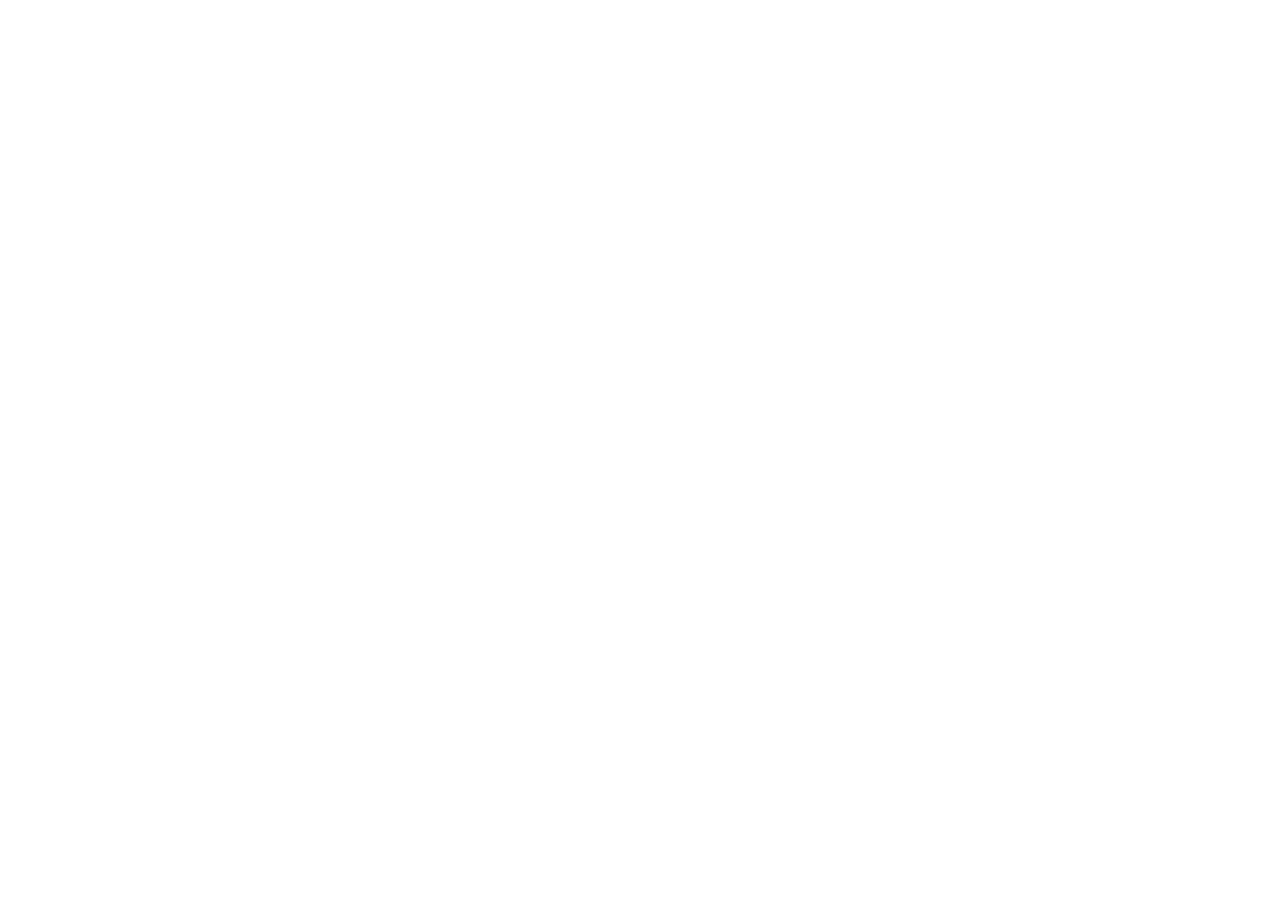
==== menu.html @ 531dcf04 "init: create project files" ====
<!DOCTYPE html>
<html lang="en">
  <head>
    <meta charset="UTF-8">
    <meta name="viewport" content="width=device-width, initial-scale=1.0">
    <title>Coffee House | Menu</title>
  </head>
  <body>
  </body>
</html>
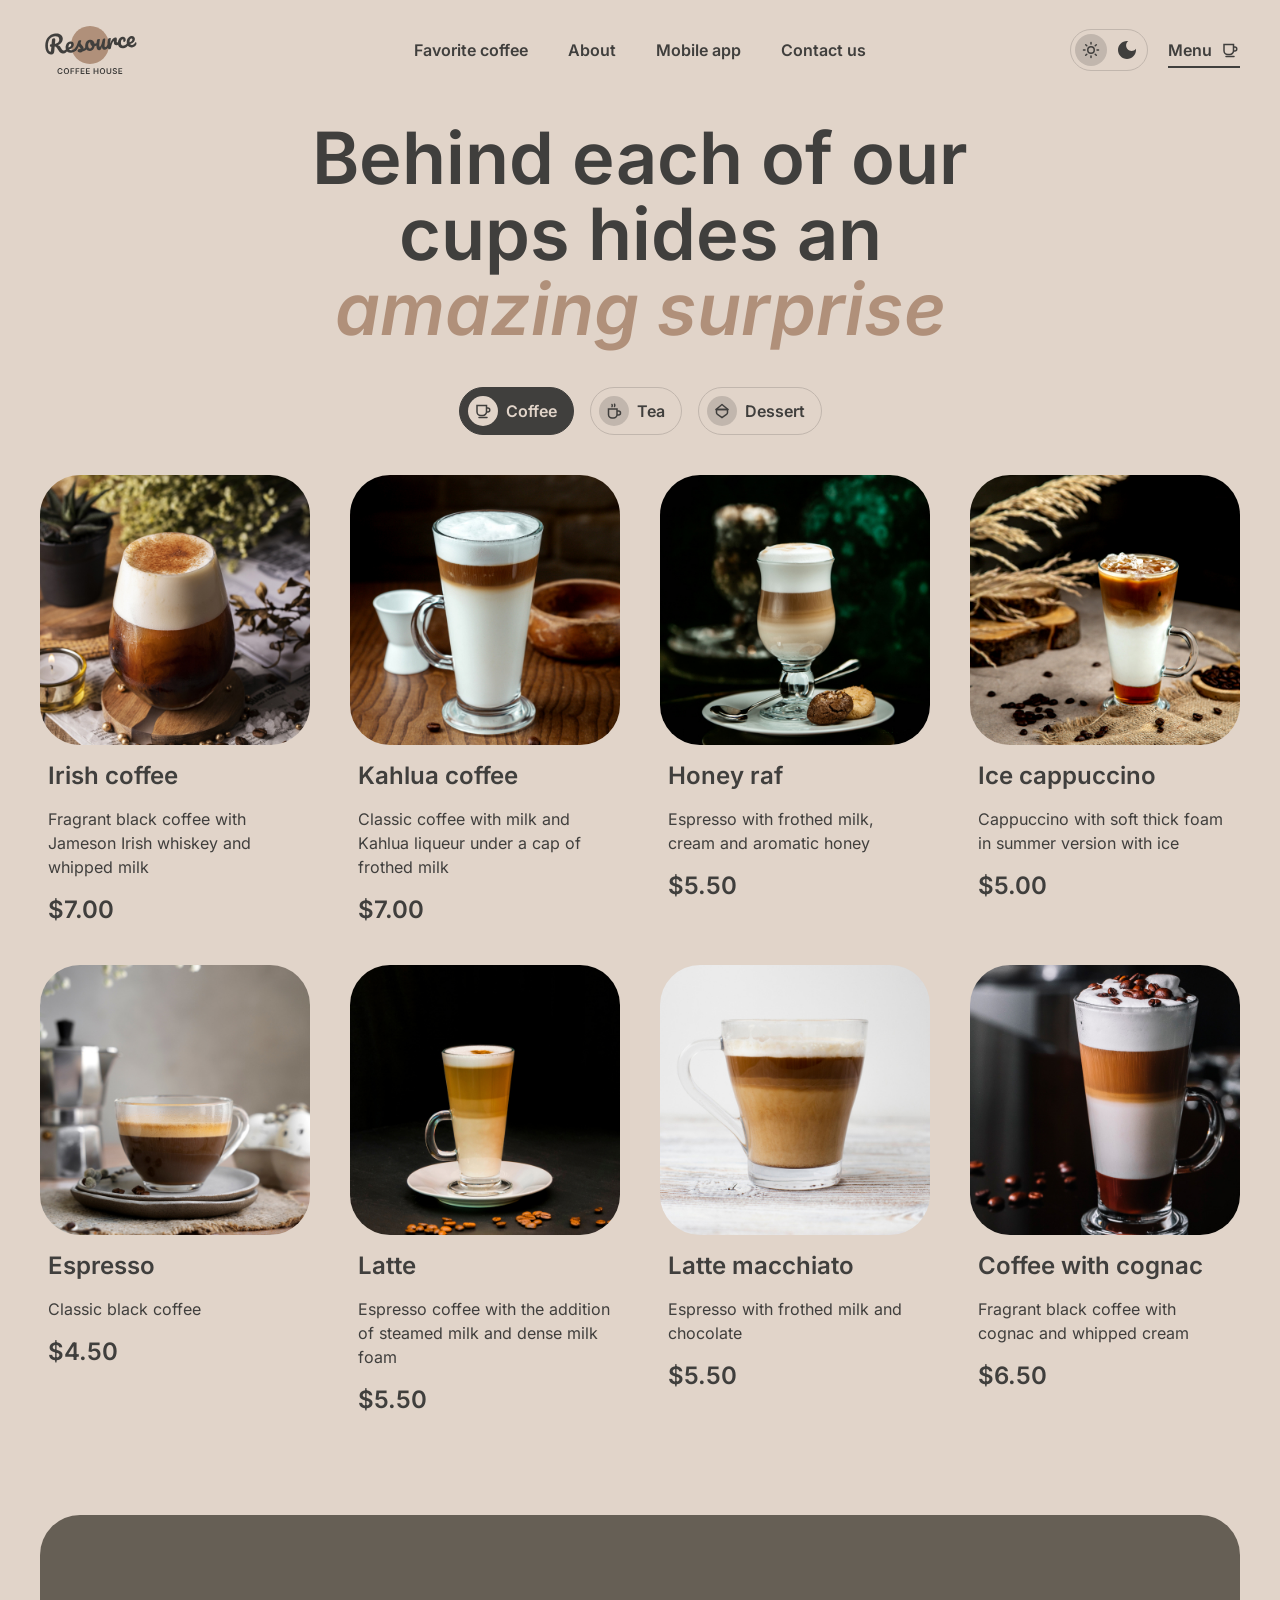
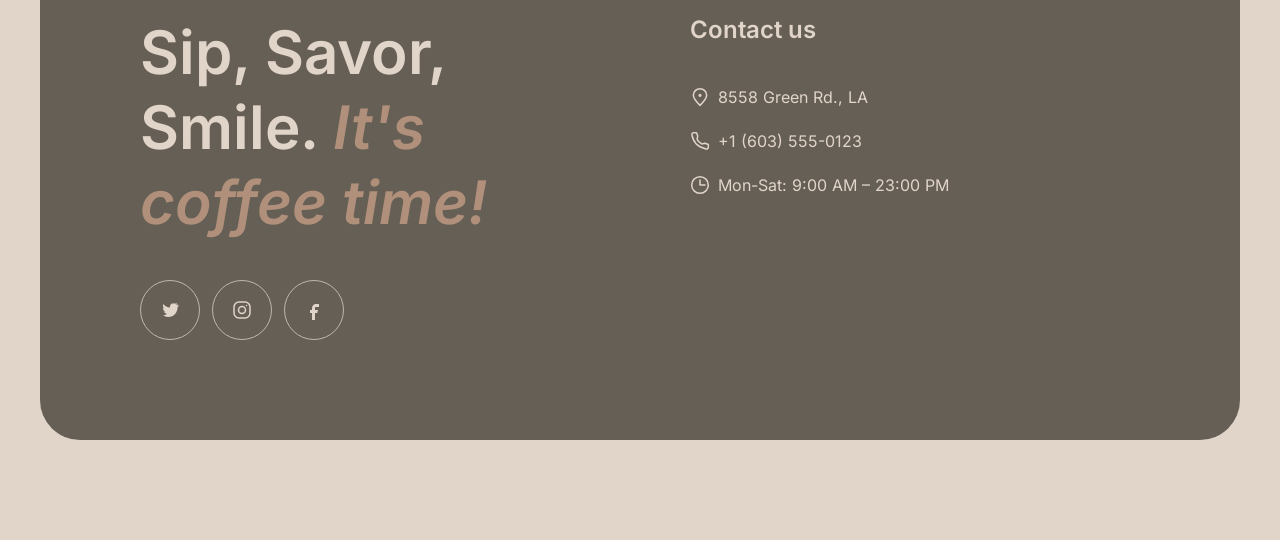
==== commit b28189f1: "feat: finish menu.html" ====
--- a/menu.html
+++ b/menu.html
@@ -1,10 +1,316 @@
-<!DOCTYPE html>
-<html lang="en">
+<!doctype html>
+<html lang="en" data-theme="light">
   <head>
     <meta charset="UTF-8">
     <meta name="viewport" content="width=device-width, initial-scale=1.0">
+    <link rel="preload" href="assets/fonts/inter-latin.woff2" as="font" type="font/woff2" crossorigin>
+    <link
+      rel="preload"
+      href="assets/fonts/inter-latin-italic-600.woff2"
+      as="font"
+      type="font/woff2"
+      crossorigin>
+    <link rel="stylesheet" href="css/reset.css">
+    <link rel="stylesheet" href="css/variables.css">
+    <link rel="stylesheet" href="css/style.css">
+    <link rel="icon" href="assets/icons/favicon.png" type="image/png">
     <title>Coffee House | Menu</title>
   </head>
   <body>
+    <header class="header">
+      <a class="header__logo" href="index.html">
+        <img src="assets/icons/logo.svg" alt="Resource coffee house">
+      </a>
+      <nav class="nav" id="site-nav">
+        <ul class="nav__list">
+          <li><a href="index.html#favorite-coffee">Favorite coffee</a></li>
+          <li><a href="index.html#about">About</a></li>
+          <li><a href="index.html#mobile-app">Mobile app</a></li>
+          <li><a href="#contact-us">Contact us</a></li>
+        </ul>
+        <span class="menu-link menu-link--nav menu-link--current">
+          Menu
+          <svg class="icon-cup" width="20" height="20" viewBox="0 0 20 20" fill="none" aria-hidden="true">
+            <path
+              d="M4 4.5h9.5v6.25A3.75 3.75 0 0 1 9.75 14.5H7.75A3.75 3.75 0 0 1 4 10.75V4.5Z"
+              stroke="currentColor"
+              stroke-width="1.5"
+            />
+            <path d="M13.5 7h1.25a2 2 0 1 1 0 4H13.5" stroke="currentColor" stroke-width="1.5" />
+            <path d="M6 16.5h8" stroke="currentColor" stroke-width="1.5" stroke-linecap="round" />
+          </svg>
+        </span>
+      </nav>
+      <div class="header__actions">
+        <button class="theme-switch" type="button" aria-label="Switch theme" aria-pressed="false">
+          <span class="theme-switch__option theme-switch__option--light" aria-hidden="true">
+            <svg width="20" height="20" viewBox="0 0 20 20" fill="none">
+              <circle cx="10" cy="10" r="3.25" stroke="currentColor" stroke-width="1.5" />
+              <path
+                d="M10 2.5v1.5M10 16v1.5M2.5 10H4M16 10h1.5M4.7 4.7l1.1 1.1M14.2 14.2l1.1 1.1M15.3 4.7l-1.1 1.1M5.8 14.2l-1.1 1.1"
+                stroke="currentColor"
+                stroke-width="1.5"
+                stroke-linecap="round"
+              />
+            </svg>
+          </span>
+          <span class="theme-switch__option theme-switch__option--dark" aria-hidden="true">
+            <svg width="18" height="18" viewBox="0 0 18 18" fill="none">
+              <path
+                d="M9 0C4.03 0 0 4.03 0 9s4.03 9 9 9 9-4.03 9-9c0-.46-.04-.92-.1-1.36C16.92 9.01 15.32 9.9 13.5 9.9 10.52 9.9 8.1 7.48 8.1 4.5c0-1.81.89-3.42 2.26-4.4C9.92.04 9.46 0 9 0Z"
+                fill="currentColor"
+              />
+            </svg>
+          </span>
+        </button>
+        <span class="menu-link menu-link--header menu-link--current">
+          Menu
+          <svg class="icon-cup" width="20" height="20" viewBox="0 0 20 20" fill="none" aria-hidden="true">
+            <path
+              d="M4 4.5h9.5v6.25A3.75 3.75 0 0 1 9.75 14.5H7.75A3.75 3.75 0 0 1 4 10.75V4.5Z"
+              stroke="currentColor"
+              stroke-width="1.5"
+            />
+            <path d="M13.5 7h1.25a2 2 0 1 1 0 4H13.5" stroke="currentColor" stroke-width="1.5" />
+            <path d="M6 16.5h8" stroke="currentColor" stroke-width="1.5" stroke-linecap="round" />
+          </svg>
+        </span>
+        <button class="burger" type="button" aria-label="Menu">
+          <span class="burger__line"></span>
+          <span class="burger__line"></span>
+        </button>
+      </div>
+    </header>
+
+    <main>
+      <section class="menu" id="menu">
+        <h1>Behind each of our cups hides an <span class="accent">amazing surprise</span></h1>
+        <div class="menu-tabs">
+          <button class="menu-tab" type="button" data-category="coffee" aria-pressed="true">
+            <span class="menu-tab__icon">
+              <svg width="20" height="20" viewBox="0 0 20 20" fill="none" aria-hidden="true">
+                <path
+                  d="M4 4.5h9.5v6.25A3.75 3.75 0 0 1 9.75 14.5H7.75A3.75 3.75 0 0 1 4 10.75V4.5Z"
+                  stroke="currentColor"
+                  stroke-width="1.5"
+                />
+                <path d="M13.5 7h1.25a2 2 0 1 1 0 4H13.5" stroke="currentColor" stroke-width="1.5" />
+                <path d="M6 16.5h8" stroke="currentColor" stroke-width="1.5" stroke-linecap="round" />
+              </svg>
+            </span>
+            Coffee
+          </button>
+          <button class="menu-tab" type="button" data-category="tea" aria-pressed="false">
+            <span class="menu-tab__icon">
+              <svg width="20" height="20" viewBox="0 0 20 20" fill="none" aria-hidden="true">
+                <path
+                  d="M4.5 8h8.5v5.5A3.5 3.5 0 0 1 9.5 17H8A3.5 3.5 0 0 1 4.5 13.5V8Z"
+                  stroke="currentColor"
+                  stroke-width="1.5"
+                />
+                <path d="M13 10h1.5a2 2 0 1 1 0 4H13" stroke="currentColor" stroke-width="1.5" />
+                <path
+                  d="M8 3.5c.4.8.4 1.6 0 2.2M10.5 3.2c.4.8.4 1.7 0 2.3"
+                  stroke="currentColor"
+                  stroke-width="1.5"
+                  stroke-linecap="round"
+                />
+              </svg>
+            </span>
+            Tea
+          </button>
+          <button class="menu-tab" type="button" data-category="dessert" aria-pressed="false">
+            <span class="menu-tab__icon">
+              <svg width="20" height="20" viewBox="0 0 20 20" fill="none" aria-hidden="true">
+                <path
+                  d="M10 3.5 4 8.5h12L10 3.5Z"
+                  stroke="currentColor"
+                  stroke-width="1.5"
+                  stroke-linejoin="round"
+                />
+                <path d="M4.5 8.5h11v3.2c0 .7-.4 1.3-1 1.6L10 16.5 5.5 13.3c-.6-.3-1-.9-1-1.6V8.5Z" stroke="currentColor" stroke-width="1.5" />
+              </svg>
+            </span>
+            Dessert
+          </button>
+        </div>
+        <ul class="products">
+          <li>
+            <article class="product-card">
+              <div class="product-card__preview">
+                <img src="assets/images/coffee-1.jpg" alt="Irish coffee">
+              </div>
+              <h2>Irish coffee</h2>
+              <p>Fragrant black coffee with Jameson Irish whiskey and whipped milk</p>
+              <p class="product-card__price">$7.00</p>
+            </article>
+          </li>
+          <li>
+            <article class="product-card">
+              <div class="product-card__preview">
+                <img src="assets/images/coffee-2.jpg" alt="Kahlua coffee">
+              </div>
+              <h2>Kahlua coffee</h2>
+              <p>Classic coffee with milk and Kahlua liqueur under a cap of frothed milk</p>
+              <p class="product-card__price">$7.00</p>
+            </article>
+          </li>
+          <li>
+            <article class="product-card">
+              <div class="product-card__preview">
+                <img src="assets/images/coffee-3.jpg" alt="Honey raf">
+              </div>
+              <h2>Honey raf</h2>
+              <p>Espresso with frothed milk, cream and aromatic honey</p>
+              <p class="product-card__price">$5.50</p>
+            </article>
+          </li>
+          <li>
+            <article class="product-card">
+              <div class="product-card__preview">
+                <img src="assets/images/coffee-4.jpg" alt="Ice cappuccino">
+              </div>
+              <h2>Ice cappuccino</h2>
+              <p>Cappuccino with soft thick foam in summer version with ice</p>
+              <p class="product-card__price">$5.00</p>
+            </article>
+          </li>
+          <li>
+            <article class="product-card">
+              <div class="product-card__preview">
+                <img src="assets/images/coffee-5.jpg" alt="Espresso">
+              </div>
+              <h2>Espresso</h2>
+              <p>Classic black coffee</p>
+              <p class="product-card__price">$4.50</p>
+            </article>
+          </li>
+          <li>
+            <article class="product-card">
+              <div class="product-card__preview">
+                <img src="assets/images/coffee-6.jpg" alt="Latte">
+              </div>
+              <h2>Latte</h2>
+              <p>Espresso coffee with the addition of steamed milk and dense milk foam</p>
+              <p class="product-card__price">$5.50</p>
+            </article>
+          </li>
+          <li>
+            <article class="product-card">
+              <div class="product-card__preview">
+                <img src="assets/images/coffee-7.jpg" alt="Latte macchiato">
+              </div>
+              <h2>Latte macchiato</h2>
+              <p>Espresso with frothed milk and chocolate</p>
+              <p class="product-card__price">$5.50</p>
+            </article>
+          </li>
+          <li>
+            <article class="product-card">
+              <div class="product-card__preview">
+                <img src="assets/images/coffee-8.jpg" alt="Coffee with cognac">
+              </div>
+              <h2>Coffee with cognac</h2>
+              <p>Fragrant black coffee with cognac and whipped cream</p>
+              <p class="product-card__price">$6.50</p>
+            </article>
+          </li>
+        </ul>
+        <button class="circle-btn load-more" type="button" aria-label="Load more products">
+          <svg width="24" height="24" viewBox="0 0 24 24" fill="none" aria-hidden="true">
+            <path
+              d="M20 12a8 8 0 1 1-2.34-5.66"
+              stroke="currentColor"
+              stroke-width="1.5"
+              stroke-linecap="round"
+            />
+            <path
+              d="M20 5v5h-5"
+              stroke="currentColor"
+              stroke-width="1.5"
+              stroke-linecap="round"
+              stroke-linejoin="round"
+            />
+          </svg>
+        </button>
+      </section>
+    </main>
+
+    <footer class="footer" id="contact-us">
+      <div class="footer__offer">
+        <h2>Sip, Savor, Smile. <span class="accent">It's coffee time!</span></h2>
+        <ul class="footer__socials">
+          <li>
+            <a
+              class="circle-btn footer__social"
+              href="https://twitter.com"
+              target="_blank"
+              rel="noopener noreferrer"
+              aria-label="Twitter"
+            >
+              <svg width="24" height="24" viewBox="0 0 24 24" fill="none" aria-hidden="true">
+                <path
+                  d="M19.5 6.1c-.6.3-1.3.5-2 .6.7-.4 1.3-1.1 1.6-1.9-.7.4-1.5.7-2.3.9A3.3 3.3 0 0 0 12 8.8c0 .3 0 .5.1.8-2.8-.1-5.2-1.5-6.8-3.5-.3.5-.4 1.1-.4 1.7 0 1.1.6 2.1 1.5 2.7-.5 0-1.1-.2-1.5-.4v.1c0 1.6 1.1 2.9 2.6 3.2-.3.1-.6.1-.9.1-.2 0-.4 0-.6-.1.4 1.3 1.6 2.2 3 2.3A6.7 6.7 0 0 1 5 17.3 9.4 9.4 0 0 0 10.1 19c6.1 0 9.5-5.1 9.5-9.5v-.4c.7-.5 1.3-1.1 1.7-1.8-.6.3-1.2.5-1.8.5Z"
+                  fill="currentColor"
+                />
+              </svg>
+            </a>
+          </li>
+          <li>
+            <a
+              class="circle-btn footer__social"
+              href="https://www.instagram.com"
+              target="_blank"
+              rel="noopener noreferrer"
+              aria-label="Instagram"
+            >
+              <svg width="24" height="24" viewBox="0 0 24 24" fill="none" aria-hidden="true">
+                <rect x="4" y="4" width="16" height="16" rx="5" stroke="currentColor" stroke-width="1.5" />
+                <circle cx="12" cy="12" r="3.5" stroke="currentColor" stroke-width="1.5" />
+                <circle cx="16.5" cy="7.5" r="0.75" fill="currentColor" />
+              </svg>
+            </a>
+          </li>
+          <li>
+            <a
+              class="circle-btn footer__social"
+              href="https://www.facebook.com"
+              target="_blank"
+              rel="noopener noreferrer"
+              aria-label="Facebook"
+            >
+              <svg width="24" height="24" viewBox="0 0 24 24" fill="none" aria-hidden="true">
+                <path
+                  d="M14 9h3V6h-3c-2.2 0-4 1.8-4 4v2H8v3h2v7h3v-7h2.2l.8-3H13v-2c0-.6.4-1 1-1Z"
+                  fill="currentColor"
+                />
+              </svg>
+            </a>
+          </li>
+        </ul>
+      </div>
+      <div class="footer__contacts">
+        <h3>Contact us</h3>
+        <a
+          class="footer__contact"
+          href="https://www.google.com/maps/search/?api=1&amp;query=8558+Green+Rd.,+LA"
+          target="_blank"
+          rel="noopener noreferrer"
+        >
+          <img src="assets/icons/pin.svg" alt="">
+          <span>8558 Green Rd., LA</span>
+        </a>
+        <a class="footer__contact" href="tel:+16035550123">
+          <img src="assets/icons/phone.svg" alt="">
+          <span>+1 (603) 555-0123</span>
+        </a>
+        <p class="footer__hours">
+          <img src="assets/icons/clock.svg" alt="">
+          <span>Mon-Sat: 9:00 AM – 23:00 PM</span>
+        </p>
+      </div>
+    </footer>
+
+    <script src="js/theme.js"></script>
   </body>
 </html>
--- a/css/variables.css
+++ b/css/variables.css
@@ -0,0 +1,70 @@
+@font-face {
+  font-family: "Inter";
+  font-style: normal;
+  font-weight: 400 600;
+  font-display: optional;
+  src: url("../assets/fonts/inter-latin.woff2") format("woff2");
+}
+
+@font-face {
+  font-family: "Inter";
+  font-style: italic;
+  font-weight: 600;
+  font-display: optional;
+  src: url("../assets/fonts/inter-latin-italic-600.woff2") format("woff2");
+}
+
+:root {
+  --font-family: "Inter", sans-serif;
+
+  --font-size-h1: 72px;
+  --font-weight-h1: 600;
+  --line-height-h1: 1.05;
+
+  --font-size-h2: 60px;
+  --font-weight-h2: 600;
+  --line-height-h2: 1.25;
+
+  --font-size-h3: 24px;
+  --font-weight-h3: 600;
+  --line-height-h3: 1.25;
+
+  --font-size-body-medium: 16px;
+  --font-weight-body-medium: 400;
+  --line-height-body-medium: 1.5;
+
+  --font-size-body-caption: 10px;
+  --font-weight-body-caption: 600;
+  --line-height-body-caption: 1.4;
+
+  --font-size-link-and-button: 16px;
+  --font-weight-link-and-button: 600;
+  --line-height-link-and-button: 1.5;
+
+  --color-bg: #e1d4c9;
+  --color-text: #403f3d;
+  --color-text-inverse: #e1d4c9;
+  --color-accent: #b0907a;
+  --color-container: #665f55;
+  --color-border: #c1b6ad;
+  --color-border-strong: #665f55;
+
+  --container: 1360px;
+  --page-padding: 40px;
+  --section-gap: 100px;
+  --header-height: 100px;
+  --radius-lg: 40px;
+  --radius-md: 20px;
+  --radius-pill: 100px;
+  --transition: 0.3s ease;
+}
+
+[data-theme="dark"] {
+  --color-bg: #292826;
+  --color-text: #e1d4c9;
+  --color-text-inverse: #e1d4c9;
+  --color-accent: #b0907a;
+  --color-container: #403f3d;
+  --color-border: #665f55;
+  --color-border-strong: #c1b6ad;
+}
--- a/css/style.css
+++ b/css/style.css
@@ -0,0 +1,789 @@
+body {
+  font-family: var(--font-family);
+  font-size: var(--font-size-body-medium);
+  font-weight: var(--font-weight-body-medium);
+  line-height: var(--line-height-body-medium);
+  font-synthesis: none;
+  color: var(--color-text);
+  background-color: var(--color-bg);
+}
+
+h1,
+h2,
+h3 {
+  font-weight: inherit;
+}
+
+h1 {
+  font-size: var(--font-size-h1);
+  font-weight: var(--font-weight-h1);
+  line-height: var(--line-height-h1);
+}
+
+h2 {
+  font-size: var(--font-size-h2);
+  font-weight: var(--font-weight-h2);
+  line-height: var(--line-height-h2);
+}
+
+h3,
+.coffee-slider__price,
+.store-link__name,
+.product-card__price {
+  font-size: var(--font-size-h3);
+  font-weight: var(--font-weight-h3);
+  line-height: var(--line-height-h3);
+}
+
+.accent {
+  font-style: italic;
+  color: var(--color-accent);
+}
+
+.header,
+.hero,
+.favorites,
+.coffee-about,
+.mobile-app,
+.menu,
+.footer {
+  width: min(var(--container), calc(100% - var(--page-padding) * 2));
+  margin-inline: auto;
+}
+
+main {
+  display: flex;
+  flex-direction: column;
+  gap: var(--section-gap);
+  padding-block: 20px var(--section-gap);
+}
+
+.header {
+  display: grid;
+  grid-template-columns: 1fr auto 1fr;
+  align-items: center;
+  min-height: var(--header-height);
+  padding-block: 20px;
+}
+
+.header__logo {
+  justify-self: start;
+}
+
+.header__logo img {
+  height: 60px;
+  width: auto;
+}
+
+[data-theme="dark"] .header__logo img {
+  filter: invert(1) hue-rotate(180deg) saturate(0.35);
+}
+
+.nav {
+  display: flex;
+  align-items: center;
+}
+
+.nav__list {
+  display: flex;
+  gap: 40px;
+}
+
+.header__actions {
+  display: flex;
+  justify-content: flex-end;
+  align-items: center;
+  gap: 20px;
+}
+
+.nav a,
+.menu-link {
+  position: relative;
+  display: inline-flex;
+  align-items: center;
+  gap: 8px;
+  font-size: var(--font-size-link-and-button);
+  font-weight: var(--font-weight-link-and-button);
+  line-height: var(--line-height-link-and-button);
+}
+
+.nav a::after,
+.menu-link::after {
+  content: "";
+  position: absolute;
+  left: 0;
+  right: 0;
+  bottom: -6px;
+  height: 2px;
+  background: currentColor;
+  transform: scaleX(0);
+  transition: transform var(--transition);
+}
+
+.menu-link--current {
+  pointer-events: none;
+}
+
+.menu-link--current::after {
+  transform: scaleX(1);
+}
+
+.nav > .menu-link--nav {
+  display: none;
+}
+
+.theme-switch {
+  display: flex;
+  align-items: center;
+  gap: 4px;
+  padding: 4px;
+  border: 1px solid var(--color-border);
+  border-radius: var(--radius-pill);
+}
+
+.theme-switch__option {
+  display: grid;
+  place-items: center;
+  width: 32px;
+  height: 32px;
+  border-radius: 50%;
+  color: var(--color-text);
+  transition: background-color var(--transition), color var(--transition);
+}
+
+.theme-switch__option--light {
+  background: var(--color-border);
+}
+
+[data-theme="dark"] .theme-switch__option--light {
+  background: transparent;
+}
+
+[data-theme="dark"] .theme-switch__option--dark {
+  background: var(--color-border);
+}
+
+.burger {
+  display: none;
+  width: 44px;
+  height: 44px;
+  position: relative;
+  border: 1px solid var(--color-border);
+  border-radius: 50%;
+}
+
+.burger__line {
+  position: absolute;
+  left: 12px;
+  right: 12px;
+  height: 1.5px;
+  background: var(--color-text);
+}
+
+.burger__line:first-child {
+  top: 17px;
+}
+
+.burger__line:last-child {
+  top: 25px;
+}
+
+.hero {
+  position: relative;
+  overflow: hidden;
+  display: flex;
+  align-items: center;
+  min-height: 644px;
+  border-radius: var(--radius-lg);
+  color: var(--color-text-inverse);
+}
+
+.hero__media {
+  position: absolute;
+  inset: 0;
+  width: 100%;
+  height: 100%;
+  object-fit: cover;
+  pointer-events: none;
+}
+
+.hero__content {
+  position: relative;
+  z-index: 1;
+  display: flex;
+  flex-direction: column;
+  align-items: flex-start;
+  gap: 40px;
+  max-width: 530px;
+  padding: 100px;
+}
+
+.button {
+  display: inline-flex;
+  align-items: center;
+  justify-content: center;
+  gap: 8px;
+  min-height: 64px;
+  padding: 20px 40px;
+  border: 1px solid transparent;
+  border-radius: var(--radius-pill);
+  font-size: var(--font-size-link-and-button);
+  font-weight: var(--font-weight-link-and-button);
+  line-height: var(--line-height-link-and-button);
+  transition: background-color var(--transition), color var(--transition), border-color var(--transition);
+}
+
+.button--primary {
+  color: #403f3d;
+  background: #e1d4c9;
+  border-color: #e1d4c9;
+}
+
+.button--primary .icon-cup {
+  width: 0;
+  opacity: 0;
+  overflow: hidden;
+  transition: width var(--transition), opacity var(--transition);
+}
+
+.circle-btn {
+  display: grid;
+  place-items: center;
+  width: 60px;
+  height: 60px;
+  border: 1px solid var(--color-border-strong);
+  border-radius: 50%;
+  color: var(--color-text);
+  transition: background-color var(--transition), color var(--transition), border-color var(--transition);
+}
+
+.favorites {
+  display: flex;
+  flex-direction: column;
+  align-items: center;
+  gap: 40px;
+  text-align: center;
+}
+
+.coffee-slider {
+  display: grid;
+  grid-template-columns: auto 1fr auto;
+  grid-template-rows: auto auto;
+  align-items: center;
+  column-gap: 40px;
+  width: 100%;
+}
+
+.coffee-slider__viewport {
+  overflow: hidden;
+  min-width: 0;
+}
+
+.coffee-slider__track {
+  display: flex;
+}
+
+.coffee-slider__slide {
+  flex: 0 0 100%;
+}
+
+.coffee-slider__slide article {
+  display: flex;
+  flex-direction: column;
+  align-items: center;
+  gap: 16px;
+  max-width: 480px;
+  margin-inline: auto;
+}
+
+.coffee-slider__image {
+  width: 480px;
+  max-width: 100%;
+  height: auto;
+}
+
+.coffee-slider__slide p:not(.coffee-slider__price) {
+  max-width: 420px;
+}
+
+.coffee-slider__dots {
+  grid-column: 1 / -1;
+  display: flex;
+  justify-content: center;
+  gap: 12px;
+  margin-top: 40px;
+}
+
+.coffee-slider__dot {
+  width: 40px;
+  height: 4px;
+  overflow: hidden;
+  border-radius: var(--radius-pill);
+  background: var(--color-border);
+}
+
+.coffee-slider__progress {
+  display: block;
+  width: 0;
+  height: 100%;
+  background: var(--color-text);
+}
+
+.coffee-slider__dot.is-active .coffee-slider__progress {
+  width: 100%;
+}
+
+.coffee-about {
+  display: flex;
+  flex-direction: column;
+  gap: 40px;
+}
+
+.coffee-about__gallery {
+  display: grid;
+  grid-template-columns: 1fr 1fr;
+  gap: 40px;
+}
+
+.coffee-about__col {
+  display: flex;
+  flex-direction: column;
+  gap: 40px;
+}
+
+.coffee-about__image {
+  width: 100%;
+  object-fit: cover;
+  border-radius: var(--radius-md);
+}
+
+.coffee-about__image--tall {
+  aspect-ratio: 660 / 590;
+}
+
+.coffee-about__image--short {
+  aspect-ratio: 660 / 430;
+}
+
+.mobile-app {
+  display: flex;
+  align-items: center;
+  gap: 100px;
+}
+
+.mobile-app__content {
+  display: flex;
+  flex-direction: column;
+  align-items: flex-start;
+  gap: 40px;
+  min-width: 0;
+}
+
+.mobile-app__image {
+  width: min(630px, 50%);
+  flex-shrink: 0;
+}
+
+.mobile-app__stores {
+  display: flex;
+  flex-wrap: wrap;
+  gap: 20px;
+}
+
+.store-link {
+  display: flex;
+  align-items: center;
+  gap: 8px;
+  min-width: 200px;
+  min-height: 76px;
+  padding: 12px 20px;
+  border: 1px solid var(--color-border-strong);
+  border-radius: var(--radius-pill);
+  transition: background-color var(--transition), color var(--transition), border-color var(--transition);
+}
+
+.store-link__text {
+  display: flex;
+  flex-direction: column;
+}
+
+.store-link__caption {
+  font-size: var(--font-size-body-caption);
+  font-weight: var(--font-weight-body-caption);
+  line-height: var(--line-height-body-caption);
+}
+
+.store-link img {
+  width: 36px;
+  height: 36px;
+  flex-shrink: 0;
+  transition: filter var(--transition);
+}
+
+[data-theme="dark"] .store-link img {
+  filter: invert(1);
+}
+
+.footer {
+  display: flex;
+  gap: 100px;
+  padding: 100px;
+  margin-bottom: var(--section-gap);
+  border-radius: var(--radius-lg);
+  color: var(--color-text-inverse);
+  background: var(--color-container);
+}
+
+.footer__offer,
+.footer__contacts {
+  display: flex;
+  flex-direction: column;
+  gap: 40px;
+  flex: 1 1 0;
+}
+
+.footer__contacts {
+  gap: 20px;
+}
+
+.footer__contacts h3 {
+  margin-bottom: 20px;
+}
+
+.footer__socials {
+  display: flex;
+  gap: 12px;
+}
+
+.footer__social {
+  border-color: var(--color-border);
+  color: var(--color-text-inverse);
+}
+
+.footer__contact,
+.footer__hours {
+  display: flex;
+  align-items: center;
+  width: fit-content;
+  gap: 8px;
+}
+
+.footer__contact {
+  position: relative;
+}
+
+.footer__contact::after {
+  content: "";
+  position: absolute;
+  left: 28px;
+  right: 0;
+  bottom: -4px;
+  height: 2px;
+  background: currentColor;
+  transform: scaleX(0);
+  transform-origin: left;
+  transition: transform var(--transition);
+}
+
+.footer__contact img,
+.footer__hours img {
+  width: 20px;
+  height: 20px;
+  flex-shrink: 0;
+}
+
+.menu {
+  display: flex;
+  flex-direction: column;
+  align-items: center;
+  gap: 40px;
+  text-align: center;
+}
+
+.menu h1 {
+  max-width: 800px;
+}
+
+.menu-tabs {
+  display: flex;
+  flex-wrap: wrap;
+  justify-content: center;
+  gap: 16px;
+  width: 100%;
+}
+
+.menu-tab {
+  display: inline-flex;
+  flex-shrink: 0;
+  align-items: center;
+  gap: 8px;
+  min-height: 46px;
+  padding: 8px 16px 8px 8px;
+  border: 1px solid var(--color-border);
+  border-radius: var(--radius-pill);
+  font-size: var(--font-size-link-and-button);
+  font-weight: var(--font-weight-link-and-button);
+  white-space: nowrap;
+  transition: background-color var(--transition), color var(--transition), border-color var(--transition);
+}
+
+.menu-tab__icon {
+  display: grid;
+  place-items: center;
+  width: 30px;
+  height: 30px;
+  border-radius: 50%;
+  background: var(--color-border);
+  transition: background-color var(--transition), color var(--transition);
+}
+
+.menu-tab[aria-pressed="true"] {
+  color: var(--color-bg);
+  background: var(--color-text);
+  border-color: var(--color-text);
+  pointer-events: none;
+}
+
+.menu-tab[aria-pressed="true"] .menu-tab__icon {
+  color: var(--color-text);
+  background: var(--color-bg);
+}
+
+.products {
+  display: grid;
+  grid-template-columns: repeat(4, minmax(0, 1fr));
+  gap: 40px;
+  width: 100%;
+}
+
+.product-card {
+  display: flex;
+  flex-direction: column;
+  align-items: flex-start;
+  gap: 16px;
+  text-align: left;
+  cursor: pointer;
+}
+
+.product-card__preview {
+  overflow: hidden;
+  width: 100%;
+  aspect-ratio: 1;
+  border-radius: var(--radius-lg);
+}
+
+.product-card img {
+  width: 100%;
+  height: 100%;
+  object-fit: cover;
+  transition: transform 0.4s ease;
+}
+
+.product-card h2 {
+  font-size: var(--font-size-h3);
+  font-weight: var(--font-weight-h3);
+  line-height: var(--line-height-h3);
+}
+
+.product-card h2,
+.product-card p {
+  padding-inline: 8px;
+}
+
+.load-more {
+  display: none;
+}
+
+@media (hover: hover) and (pointer: fine) {
+  .nav a:hover::after,
+  .menu-link:hover::after,
+  .footer__contact:hover::after {
+    transform: scaleX(1);
+  }
+
+  .button--primary:hover {
+    color: #e1d4c9;
+    background: transparent;
+    border-color: #e1d4c9;
+  }
+
+  .button--primary:hover .icon-cup {
+    width: 20px;
+    opacity: 1;
+  }
+
+  .circle-btn:hover,
+  .store-link:hover,
+  .menu-tab:hover {
+    color: var(--color-bg);
+    background: var(--color-text);
+    border-color: var(--color-text);
+  }
+
+  .store-link:hover img {
+    filter: invert(1);
+  }
+
+  [data-theme="dark"] .store-link:hover img {
+    filter: none;
+  }
+
+  .menu-tab:hover .menu-tab__icon {
+    color: var(--color-text);
+    background: var(--color-bg);
+  }
+
+  .footer__social:hover {
+    color: var(--color-container);
+    background: var(--color-text-inverse);
+    border-color: var(--color-text-inverse);
+  }
+
+  .product-card:hover img {
+    transform: scale(1.1);
+  }
+}
+
+@media (max-width: 1200px) {
+  .mobile-app {
+    gap: 40px;
+  }
+
+  .footer {
+    gap: 40px;
+    padding: 60px;
+  }
+}
+
+@media (max-width: 900px) {
+  .products {
+    grid-template-columns: repeat(2, minmax(0, 1fr));
+  }
+}
+
+@media (max-width: 768px) {
+  :root {
+    --page-padding: 20px;
+    --section-gap: 100px;
+    --font-size-h1: 42px;
+    --line-height-h1: 1.15;
+    --font-size-h2: 32px;
+  }
+
+  .header {
+    display: flex;
+    justify-content: space-between;
+  }
+
+  .nav,
+  .menu-link--header {
+    display: none;
+  }
+
+  .burger {
+    display: grid;
+  }
+
+  .hero {
+    min-height: 552px;
+  }
+
+  .hero__content {
+    max-width: 100%;
+    padding: 60px;
+  }
+
+  .coffee-slider {
+    grid-template-columns: 1fr auto auto 1fr;
+    column-gap: 20px;
+  }
+
+  .coffee-slider__viewport {
+    grid-column: 1 / -1;
+    grid-row: 1;
+  }
+
+  .coffee-slider__btn--back {
+    grid-column: 2;
+  }
+
+  .coffee-slider__btn--next {
+    grid-column: 3;
+  }
+
+  .coffee-about__gallery,
+  .mobile-app,
+  .footer {
+    grid-template-columns: 1fr;
+    flex-direction: column;
+  }
+
+  .coffee-about__image--short {
+    display: none;
+  }
+
+  .mobile-app__image {
+    width: 100%;
+  }
+
+  .products {
+    grid-template-columns: repeat(2, minmax(0, 1fr));
+  }
+
+  .products li:nth-child(n + 5) {
+    display: none;
+  }
+
+  .load-more {
+    display: grid;
+  }
+}
+
+@media (max-width: 680px) {
+  .products {
+    grid-template-columns: 1fr;
+  }
+
+  .hero__content {
+    padding: 60px 16px;
+  }
+
+  .footer {
+    padding: 20px;
+  }
+
+  .circle-btn {
+    width: 44px;
+    height: 44px;
+  }
+
+  .load-more {
+    width: 60px;
+    height: 60px;
+  }
+
+  .menu-tabs {
+    gap: 8px;
+  }
+
+  .menu-tab {
+    gap: 6px;
+    min-height: 40px;
+    padding: 4px 8px 4px 4px;
+  }
+
+  .menu-tab__icon {
+    width: 24px;
+    height: 24px;
+  }
+}
+
+@media (max-width: 380px) {
+  :root {
+    --page-padding: 16px;
+  }
+
+  .hero {
+    min-height: 552px;
+  }
+}
